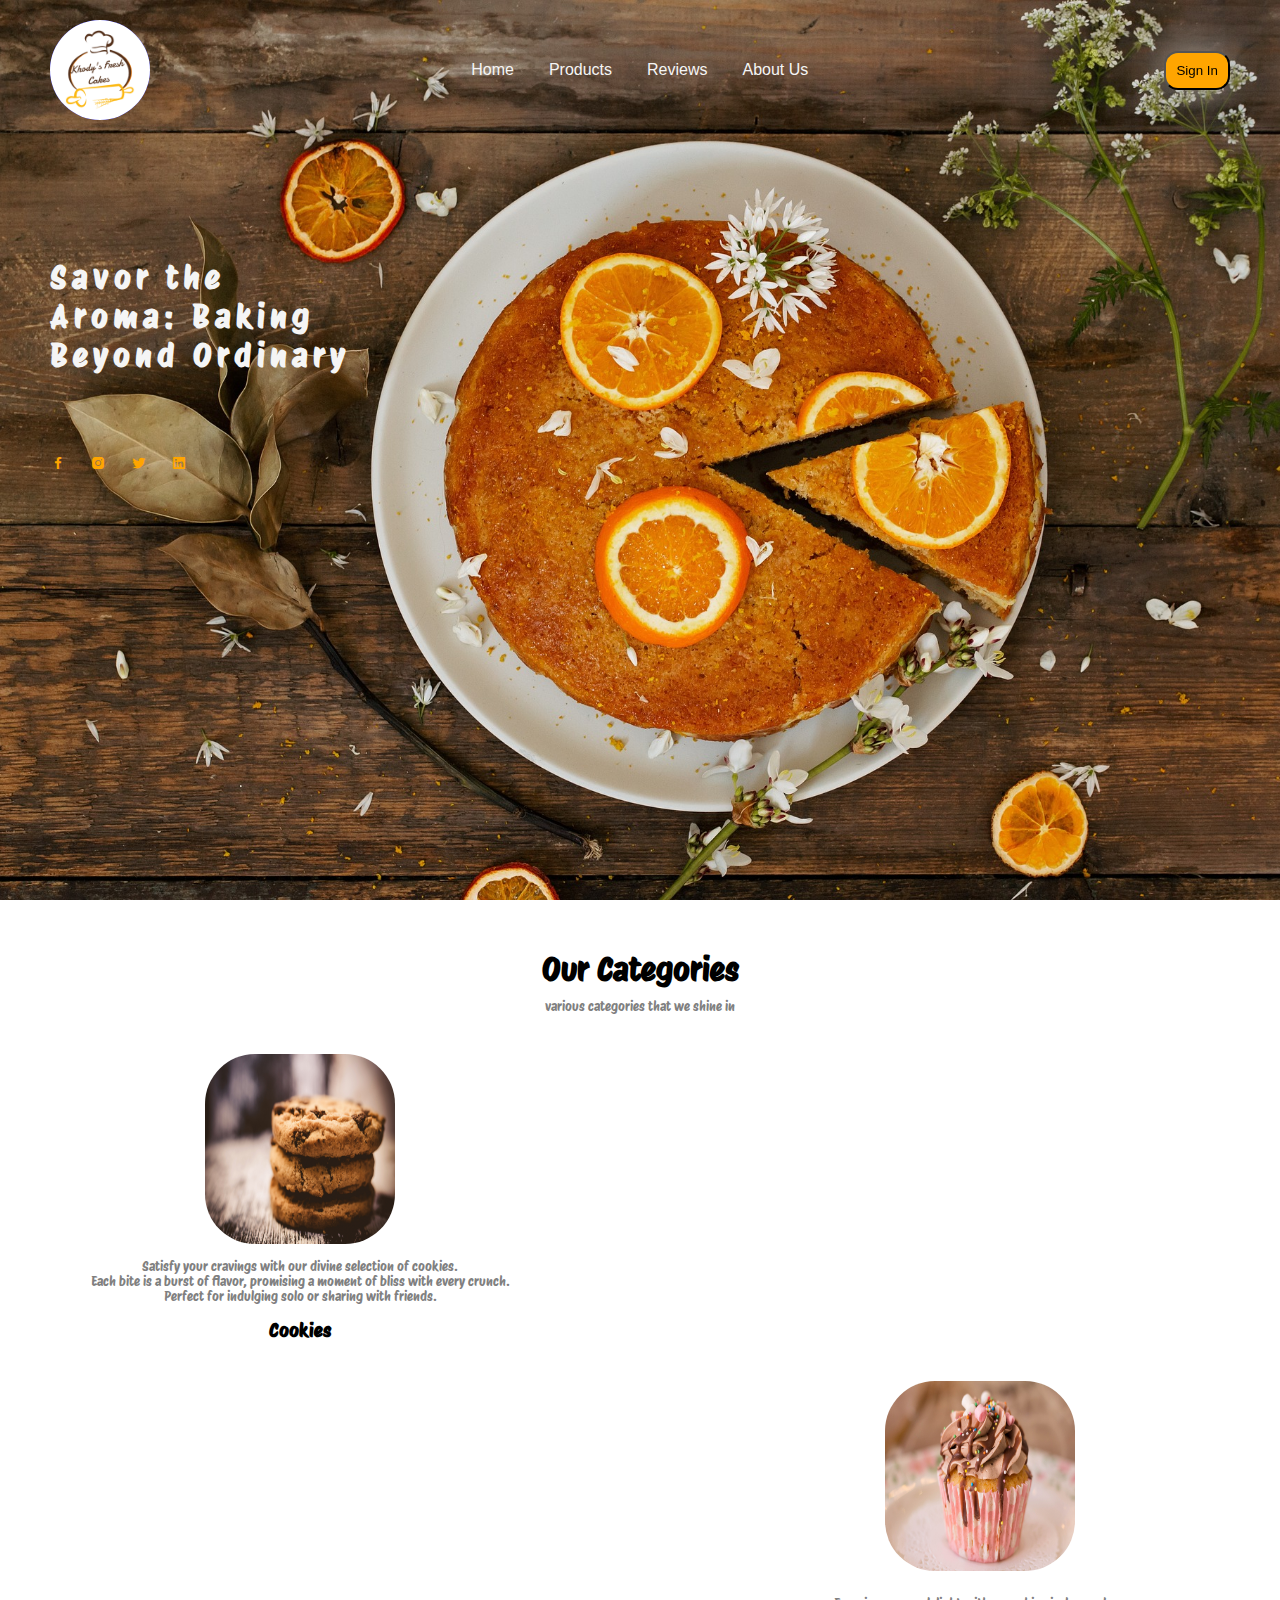
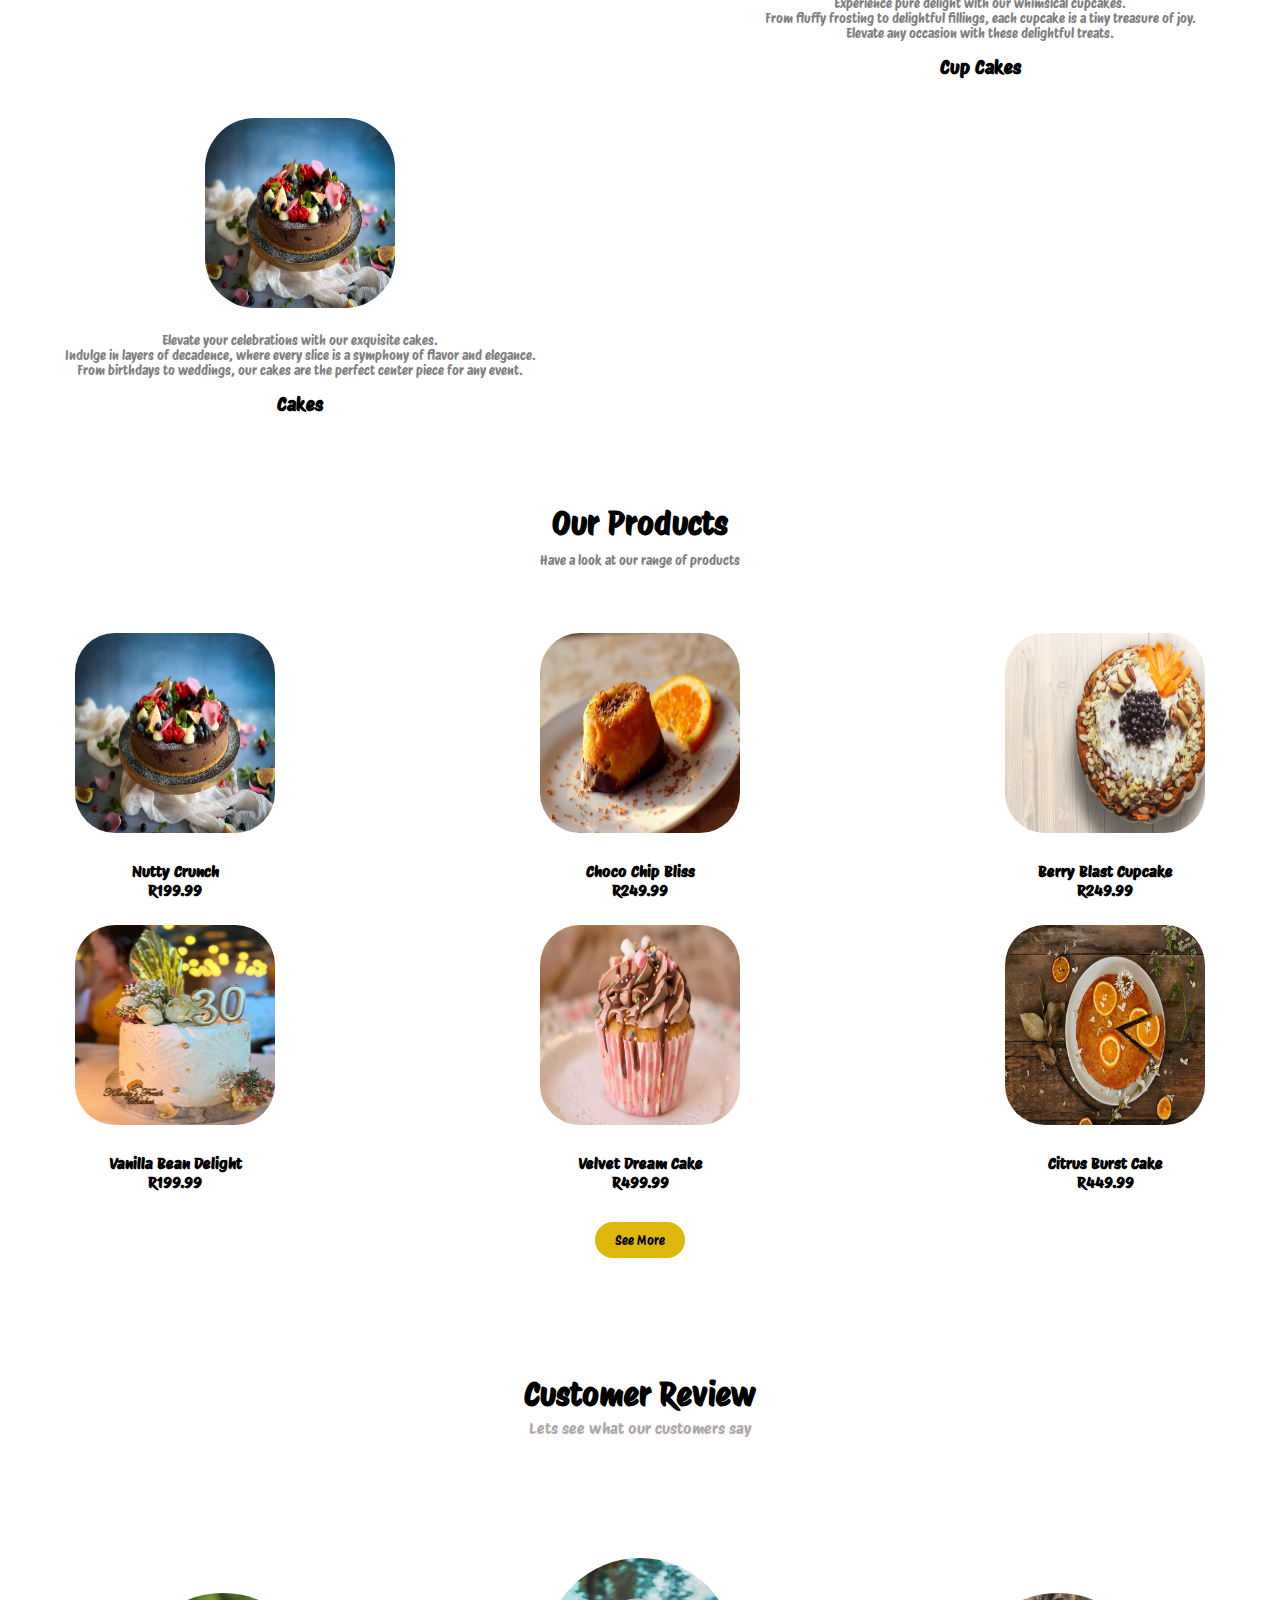
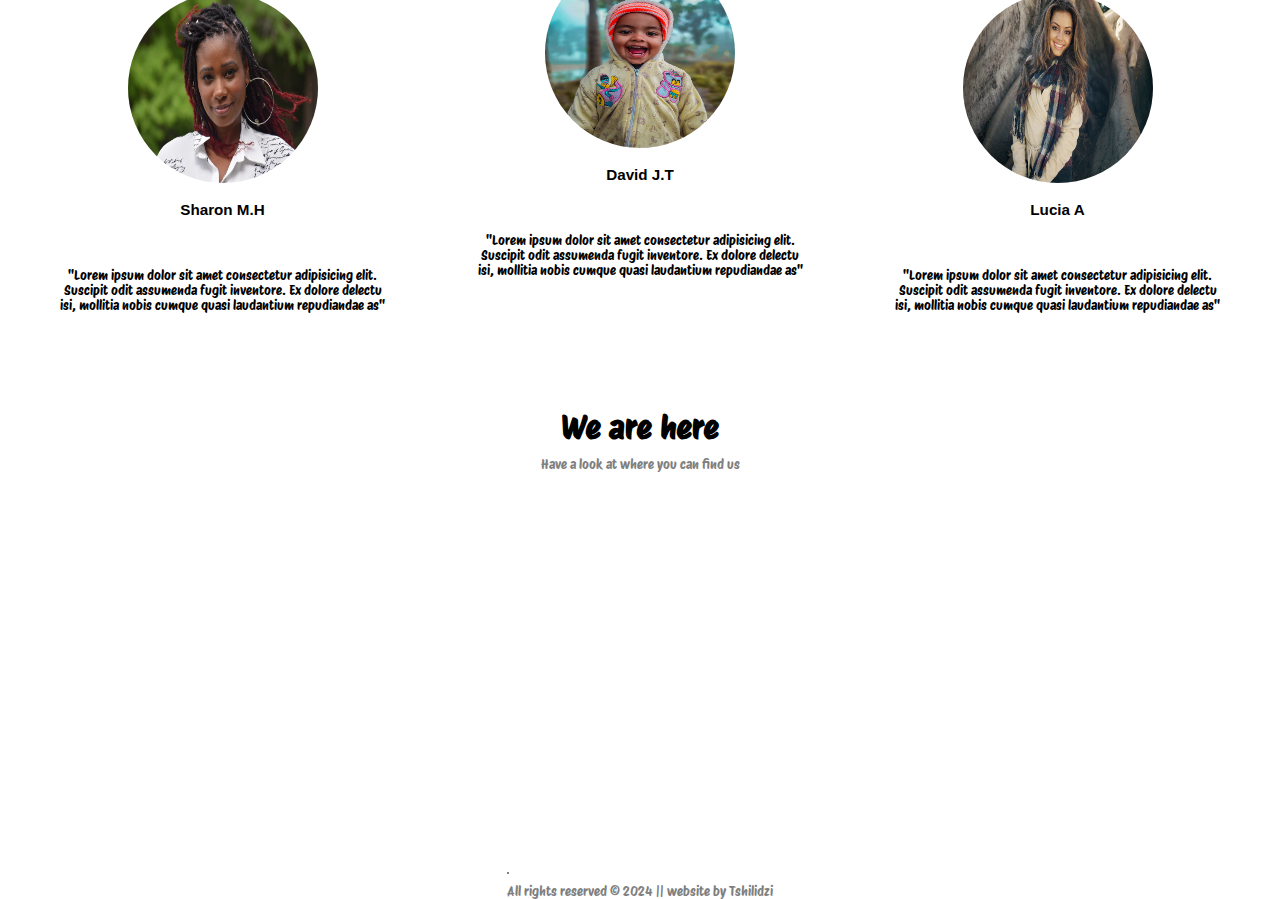
==== index.html @ bca95f04 "Add files via upload" ====
<!DOCTYPE html>
<html lang="en">
<head>
    <meta charset="UTF-8">
    <meta name="viewport" content="width=device-width, initial-scale=1.0">
    <title>Khody Cakes</title>
    <link rel="stylesheet" href="style.css">
    <link href='https://unpkg.com/boxicons@2.1.4/css/boxicons.min.css' rel='stylesheet'>
</head>
<body>

    <Section class="home">
    <div>
        
        <nav>

            <img src="/cakeimages/SGN_02_07_2024_1707337534178.png" class="logo">

            <ul class="list">
                <li><a href="#">Home</a></li>
                <li><a href="#">Products</a></li>
                <li><a href="#">Reviews</a></li>
                <li><a href="#">About Us</a></li>

            </ul>

            <button>Sign In</button>
        </nav>
    </div>

    <h1>
        Savor the Aroma: Baking Beyond Ordinary
    </h1>

    <div class="socialIcons">

    <a href="#"><i class='bx bxl-facebook'></i></a>
    <a href="https://www.instagram.com/khody_cakes/?hl=en#"><i class='bx bxl-instagram-alt'></i></a>
    <a href="#"><i class='bx bxl-twitter'></i></a>
    <a href="#"><i class='bx bxl-linkedin-square'></i></a>

    </div>

    </Section>

    <section class="categories">
        <div>
            <h1>
                Our Categories
            </h1>
            <p>
                various categories that we shine in
            </p>
        </div>
        <div class="cat">

        <div class="cookie">
            <img src="/cakeimages/pexels-lisa-fotios-230325.jpg">

            <p class="p1">
                Satisfy your cravings with our divine selection of cookies.<br> 
                Each bite is a burst of flavor, promising a moment of bliss with every crunch.<br>
                Perfect for indulging solo or sharing with friends.
            </p>  

             <h3>
                Cookies
            </h3>


        </div>
        
        <div class="cupcake">
            <img src="/cakeimages/pie-4239978_1920.jpg">
 

            <p class="p2">
                Experience pure delight with our whimsical cupcakes.<br>
                From fluffy frosting to delightful fillings, each cupcake is a tiny treasure of joy.<br>
                Elevate any occasion with these delightful treats.<br>
            </p> 

            <h3>
                Cup Cakes
            </h3>


        </div>

        <div class="cake">
            <img src="/cakeimages/cake-8233676_1280.jpg">


            <p class="p3">
                Elevate your celebrations with our exquisite cakes.<br> 
                Indulge in layers of decadence, where every slice is a symphony of flavor and elegance.<br>
                From birthdays to weddings, our cakes are the perfect center piece for any event.<br>
            </p>

             <h3>
                Cakes
            </h3>


        </div>
        </div>


    </section>

    <section class="products">
        <div>
            <h1>
            Our Products
            </h1>
            <p>
                Have a look at our range of products
            </p>
         </div>

         <div class="productList">
            <div class="firstThree">
              <div class="cookie1">
                <img src="/cakeimages/cake-8233676_1280.jpg" alt="" loading="lazy">
                <h3>
                Nutty Crunch <br> R199.99 
                </h3>
             </div>
            
             <div class="cookie1">
                <img src="/cakeimages/orange-cake-398966_1280.jpg" alt="" loading="lazy">
                <h3>
                    Choco Chip Bliss <br> R249.99
                </h3>
             </div>

             <div class="cupcake1">
                <img src="/cakeimages/baked-goods-1853261_1280.jpg" alt="" loading="lazy">
                <h3>
                    Berry Blast Cupcake <br> R249.99
                </h3>
             </div>
             </div>

             <div class="secondThree">
             <div class="cupcake2">
                <img src="/cakeimages/Snapinsta.app_316560633_478346071096825_7730842256059800392_n_1080.jpg" alt="" loading="lazy">
                <h3>
                    Vanilla Bean Delight <br> R199.99
                </h3>
             </div>
        
             
             <div class="cake1">
                <img src="/cakeimages/pie-4239978_1920.jpg" loading="lazy">
                <h3>
                    Velvet Dream Cake <br> R499.99
                </h3>
             </div>

             <div class="cake2">
                <img src="/cakeimages/cake-5690186_640.jpg" alt="" loading="lazy">
                <h3>
                    Citrus Burst Cake <br> R449.99
                </h3>
             </div>
             </div>




           </div>
           <a href="http://127.0.0.1:5500/productpage.html"><button class="smore"> See More</button></a>

           
       </section>

       <section class="reviews">

        <div class="reviewSection">
            <h1>Customer Review</h1>
            <p>Lets see what our customers say</p>
        </div>
        <div class="reviewContainer">
            <div class="firstreview">
                <img src="/cakeimages/woman-8237167_1920.jpg" alt="" loading="lazy">

                <h3>
                    Sharon M.H
                </h3>
                <p>
                    ''Lorem ipsum dolor sit amet consectetur adipisicing elit. <br> 
                    Suscipit odit assumenda fugit inventore. Ex dolore delectu <br>
                    isi, mollitia nobis cumque quasi laudantium repudiandae as'' <br>
                </p>


            </div>

            <div class="secondreview">

                <img src="/cakeimages/gafargaon-7675863_1920.jpg" alt="" loading="lazy">

                <h3>
                    David J.T
                </h3>
                <p>
                    ''Lorem ipsum dolor sit amet consectetur adipisicing elit. <br> 
                    Suscipit odit assumenda fugit inventore. Ex dolore delectu <br>
                    isi, mollitia nobis cumque quasi laudantium repudiandae as'' <br>
                </p>


            </div>

            <div class="thirdreview">

                <img src="/cakeimages/woman-1274361_1920.jpg" alt="" loading="lazy">

                <h3>
                    Lucia A
                </h3>
                <p>
                    ''Lorem ipsum dolor sit amet consectetur adipisicing elit. <br> 
                    Suscipit odit assumenda fugit inventore. Ex dolore delectu <br>
                    isi, mollitia nobis cumque quasi laudantium repudiandae as'' <br>
                </p>


            </div>



        </div>

       </section>

       <section class="ending">

        <div class="location">
            <h1>
                We are here
            </h1>

            <p>
                Have a look at where you can find us

            </p>

        </div>

            <div class="map">
                <iframe src="https://www.google.com/maps/embed?pb=!1m18!1m12!1m3!1d3594.9184617636433!2d28.11692261015631!3d-25.707123577291885!2m3!1f0!2f0!3f0!3m2!1i1024!2i768!4f13.1!3m3!1m2!1s0x1ebfd82cbfe99577%3A0xd7063ce79f3390a!2s2417%20Bushfire%20Street%2C%20Andeon%2C%20Pretoria%2C%200183!5e0!3m2!1sen!2sza!4v1708172224075!5m2!1sen!2sza" width="400" height="400" style="border:0;" allowfullscreen="" loading="lazy" referrerpolicy="no-referrer-when-downgrade"></iframe>
            </div>

        <div>

        <footer>
            <hr class="solid" color="" width="0">
            <p>All rights reserved ©  2024 || website by Tshilidzi</p>
        </footer>
        </div>
       </section>

</body>
</html>
---- style.css ----
@import url('https://fonts.googleapis.com/css2?family=Protest+Riot&display=swap');

* {
    padding: 0;
    margin: 0;
    box-sizing: border-box;
    font-family: 'Lucida Sans', 'Lucida Sans Regular', 'Lucida Grande', 'Lucida Sans Unicode', Geneva, Verdana, sans-serif;
}

.logo{
    width: 100px;
    height: 100px;
    border-radius: 100px;
    background-color: blue;
    transition: 0.5s;
    animation: rotateLogo 2s;
}

.home {
    min-height: 100vh;
    width: 100%;
    background: url(/cakeimages/cake-5690186_1920.jpg) no-repeat center center fixed;
    background-attachment: fixed;
    background-size: cover;
    margin: 0;
    padding: 0;
    
}

nav {
    padding-left: 50px;
    padding-right: 50px;
    padding-top: 20px;
    display: flex;
    justify-content: space-between;
    align-items: center;
}
.list{
    display: flex;
    list-style: none;
    justify-content: space-between;
    padding-right: 60px;
    padding-left: 60px;
}

.list li{
    margin-right: 35px;
    animation: slideDown 2s;

}

.list a {
    text-decoration: none;
    color: rgb(245, 245, 245);
    font-weight: bold;
    font-weight: 500;
    transition: 0.5s;
}

.home button{
    padding: 10px;
    border-radius: 14px;
    background-color: orange;
    filter: drop-shadow(0 0 20px rgb(170, 167, 162));
    transition: 1s;
    animation: sButton 2s;
}

.list a:hover{
    border-radius: 8px;
    padding: 3.5px;
    background-color: rgb(199, 165, 15);
    filter: drop-shadow(0 0 20px orange);
    
}

.home button:hover{
    background-color: transparent;
    color: orange;
    cursor: pointer;

}

.logo:hover{
    filter: drop-shadow(0 0 20px white);
}

.home h1{
    padding-top: 138px;
    padding-left: 50px;
    width: 350px;
    color: rgb(245, 245, 245);
    letter-spacing: 5px;
    font-weight: 700;
    font-family: 'Protest Riot', sans-serif;
    animation: slideLeft 2s;
}

.socialIcons{
    position: relative;
    bottom: 0px;
    align-items: center;
    padding-top: 80px;
    padding-left: 50px;
    transition: 0.5s;
}

.socialIcons i{
    margin-right: 20px;
    color: orange;
    border-radius: 18px;
    transition: transform ease 0.5s;
    animation: slideUp 2s;
}

.socialIcons i:hover{
    filter: drop-shadow(0 0 20px orange);
    transform: scale(2.4);
}

@keyframes slideUp{
    from{
        transform: translateY(300%);
    }
    
}

@keyframes slideDown{
    from{
        transform: translateY(-300%);
    }
    
}

@keyframes slideLeft{
    from{
        transform: translateX(-200%);
    }
    
}
@keyframes rotateLogo {
    from{
        transform: rotateY(360deg);
    }
}

@keyframes sButton {
    from{
        transform: rotateX(360deg);
    }
}
.categories{
    display: flex;
    flex-direction: column;
    min-height: 100vh;
    width: 100%;
    margin: 0;
    padding: 0;
}

.categories h1, p{
    display: flex;
    flex-direction: column;
    color: black;
    margin-top: 50px;
    align-items: center;
    font-family: 'Protest Riot', sans-serif;

}


.categories p{
    margin-top: 10px;
    color: gray;
    font-size: small;
}
.cat{
    display: flex;
    flex-direction: column;
    align-items: center;
    min-height: 100vh;
    width: 100%;
    margin: 0;
    padding: 0;
}


.cat .cookie img, .cat .cupcake img, .cat .cake img{  
    width: 190px;
    height: 190px;
    border-radius: 50px;
    display: flex;
    transition: transform ease 0.5s;
    text-align: center;
    margin: 0 auto;
    margin-top: 40px;
    margin-bottom: 15px;
    transition: 0.5s;
}



.cat .cookie img:hover{
    filter: drop-shadow(0 0 20px orange);
    transform: scale(1.1);
}

.cat .cupcake img:hover{
    filter: drop-shadow(0 0 20px rgb(179, 29, 141));
    transform: scale(1.1);
}

.cat .cake img:hover{
    filter: drop-shadow(0 0 20px rgb(59, 42, 211));
    transform: scale(1.1);
}


.cat .p1, .p2, .p3{    
    width: 500px;
    margin: 0 auto 10px auto;
    display: flex;
    flex-direction: column;
    align-items: center;
    justify-content: center;
    text-align: center;
    
}

.cat h3{
    display: flex;
    flex-direction: column;
    align-items: center;
    text-align: center;
    margin-top: 5px;
    font-family: 'Protest Riot', sans-serif;
    
}

.cookie, .cake{
    display: flex;
    flex-direction: column;
    text-align: center; 
    margin-left: 50px;  
    margin-right: auto; 
}

.cupcake{
    display: flex;
    flex-direction: column;
    text-align: center; 
    margin-left: auto;  
    margin-right: 50px; 

}
.cat .p1:hover{
    filter: drop-shadow(0 0 20px rgb(230, 152, 7));
    
}
.cat .p2:hover{
    filter: drop-shadow(0 0 20px rgb(182, 27, 135));
}
.cat .p3:hover{
    filter: drop-shadow(0 0 20px rgb(70, 33, 172));
}

 /*                                                ----products----                               */

.products {
    width: 100%;
    min-height: 100vh;
    margin: 0;
    padding: 0;
    display: flex;
    flex-direction: column;
    justify-content: center;
}
.products h1{
    display: flex;
    flex-direction: column;
    align-items: center;
    text-align: center;
    justify-content: center;
    font-family: 'Protest Riot', sans-serif;
    margin-top: 35px;
}
.products p {
    display: flex;
    color: gray;
    margin-top: 10px;
    margin-bottom: 40px;
    font-size: small;
}
.products .firstThree{
    display: flex;
    align-items: center;
    justify-content: space-between;
    text-align: center;
    margin-right: 50px;
    margin-left: 50px;
}

.products .secondThree{
    display: flex;
    align-items: center;
    justify-content: space-between;
    text-align: center;
    margin-right: 50px;
    margin-left: 50px;
}

.productList img{
    width: 200px;
    height: 200px;
    border-radius: 40px;
    margin: 25px;
    transition: transform ease 0.3s;
}
.productList img:hover{
    transform: scale(1.2);
}

.products h3{
    font-family: 'Protest Riot', sans-serif;
    font-weight: 750;
    font:bolder;
    font-size: medium; 
}

.products a{
    text-decoration: none;
}

.smore {
    display: flex;
    align-items: center;
    justify-content: center;
    margin-top: 30px;
    margin-bottom: 3px;
    border-width: 0px;
    background-color: rgb(221, 183, 11);
    width: 90px;
    border-radius: 20px;
    padding: 10px;
    margin-left: auto;
    margin-right: auto;
    font-family: 'Protest Riot', sans-serif;
    transition: background-color 0.8s, color 0.8s; /* Add transition */
}

.smore:hover {
    background-color: transparent;
    color: orange;
    cursor: pointer;
}


.reviews{
    justify-content: center;
    min-height: auto;
    width: 100%;
    margin: 0;
    padding: 0;
}

.reviews .reviewSection{
    display: flex;
    flex-direction: column;
    align-items: center;
    text-align: center;
    margin-top: 60px;
}

.reviewContainer{
    display: flex;
    align-items: center;
    margin-left: 50px;
    margin-right: 50px;
    text-align: center;
    justify-content: space-between;
    margin-top: 110px;
    font-size: small;
    
}


.reviews .reviewSection h1{
    font-family: 'Protest Riot', sans-serif;
    color: black;
}

.reviews img{
    width: 190px;
    height: 190px;
    margin-bottom: 15px;
    border-radius: 300px;
}

.reviews .reviewSection p{
    margin-top: 5px;
    color: rgb(175, 168, 168);
    font-family: 'Protest Riot', sans-serif;
}

.firstreview, .thirdreview{
    padding: 10px;
    border-radius: 45px;
    margin-bottom: 50px;
    transition: transform ease 0.34s;
}

.secondreview{
    padding: 10px;
    border-radius: 45px;
    margin-bottom: 120px;
    transition: transform ease 0.34s;
}

.firstreview:hover, .thirdreview:hover, .secondreview:hover{
    transform: scale(1.2);
}



.ending{
    display: flex;
    flex-direction: column;
    align-items: center;
    width: 100%;
    min-height: auto;
    margin: 0;
    padding: 0;
    
}
.ending h2, h1, p{
    font-family: 'Protest Riot', sans-serif;
}

.location{
    display: flex;
    flex-direction: column;
    align-items: center;
    text-align: center;
}

.map{
    display: flex;
    flex-direction: column;
    justify-content: center;
    align-items: center;
    margin-top: auto;
    margin-bottom: auto;
    transition: 0.3s;
}

.map:hover{
    filter: drop-shadow(0 0 20px rgb(233, 178, 75));
}

.ending p{
    margin-top: 10px;
    color: gray;
    font-size: small;
}

@media screen and (max-width: 600px) {
    .categories{
        flex-direction: column;
        align-items: center;
    }

    .cat .cookie img, .cat .cupcake img, .cat .cake img {
        width: 150px;
        height: 150px;
        border-radius: 50px;
    }

    .cat .p1, .cat .p2, .cat .p3 {
        width: 80%;
    }

    .cookie, .cake, .cupcake {
        margin-left: 0;
        margin-right: 0;
    }

    .reviewContainer {
        flex-direction: column;
        align-items: center;
        margin: 0;
    }

    .reviews img {
        width: 150px;
        height: 150px;
        border-radius: 50%;
    }

    .reviewSection h1 {
        font-size: 1.5em;
    }

    .reviewContainer .firstreview{
        margin-bottom: 10px;
    }

    .reviewContainer .secondreview,
    .reviewContainer .thirdreview {
        display: none;
    }

    .products{
        flex-direction: column;
        align-items: center;
    }

    .productList .secondThree{
        display: none;
    }

    .productList .firstThree{
        flex-direction: column;
        margin-bottom: 15px;
    }

    .ending{
        flex-direction: column;
        align-items: center;
    }
    
    .map{
        width: 200px;
        height: 200px;
        margin-top: 20px;
        margin-bottom: 20px;
    }

    .list{
        display: none;
    }

    .logo{

        width: 65px;
        height: 65px;
        border-radius: 100px;
        margin-left: 2px;

    }

    .home button{
        margin-right: 2px;
    }

    .home h1{
        display: flex;
        justify-content: center;
        align-items: center;
        margin: 0 auto;
        opacity: 85%;
    }

    .socialIcons{
        display: flex;
        justify-content: center;
        align-items: center;
        margin-left: auto;
        margin-right: auto;
        margin-top: 30%;
        padding-left: 0;
    }

    .home {
        min-height: auto;
        background-image: url(/cakeimages/267679475_1077943819727348_9199145087912101778_n.jpg);
        background-repeat: no-repeat;
        background-position: center center;
        background-attachment: fixed;
        background-size: cover; /* or contain, auto, specific dimensions */
    }
    
    


}
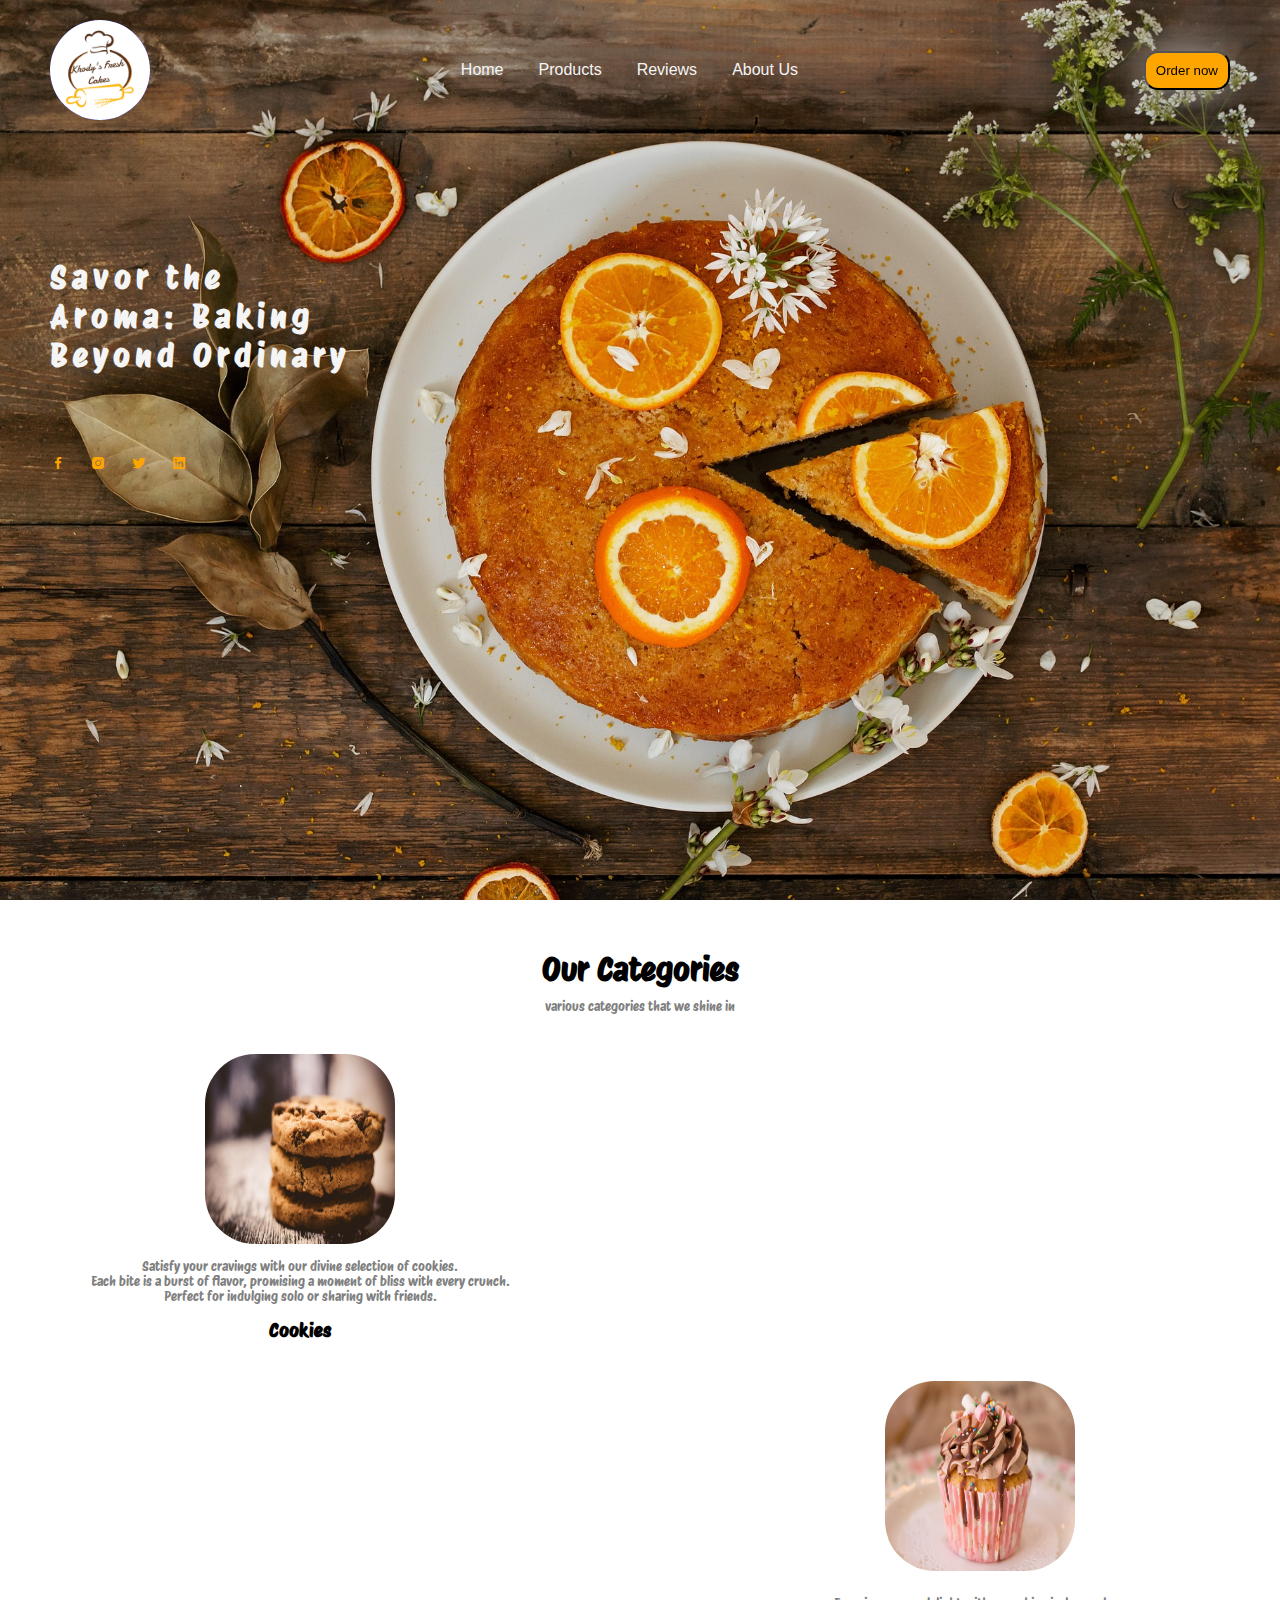
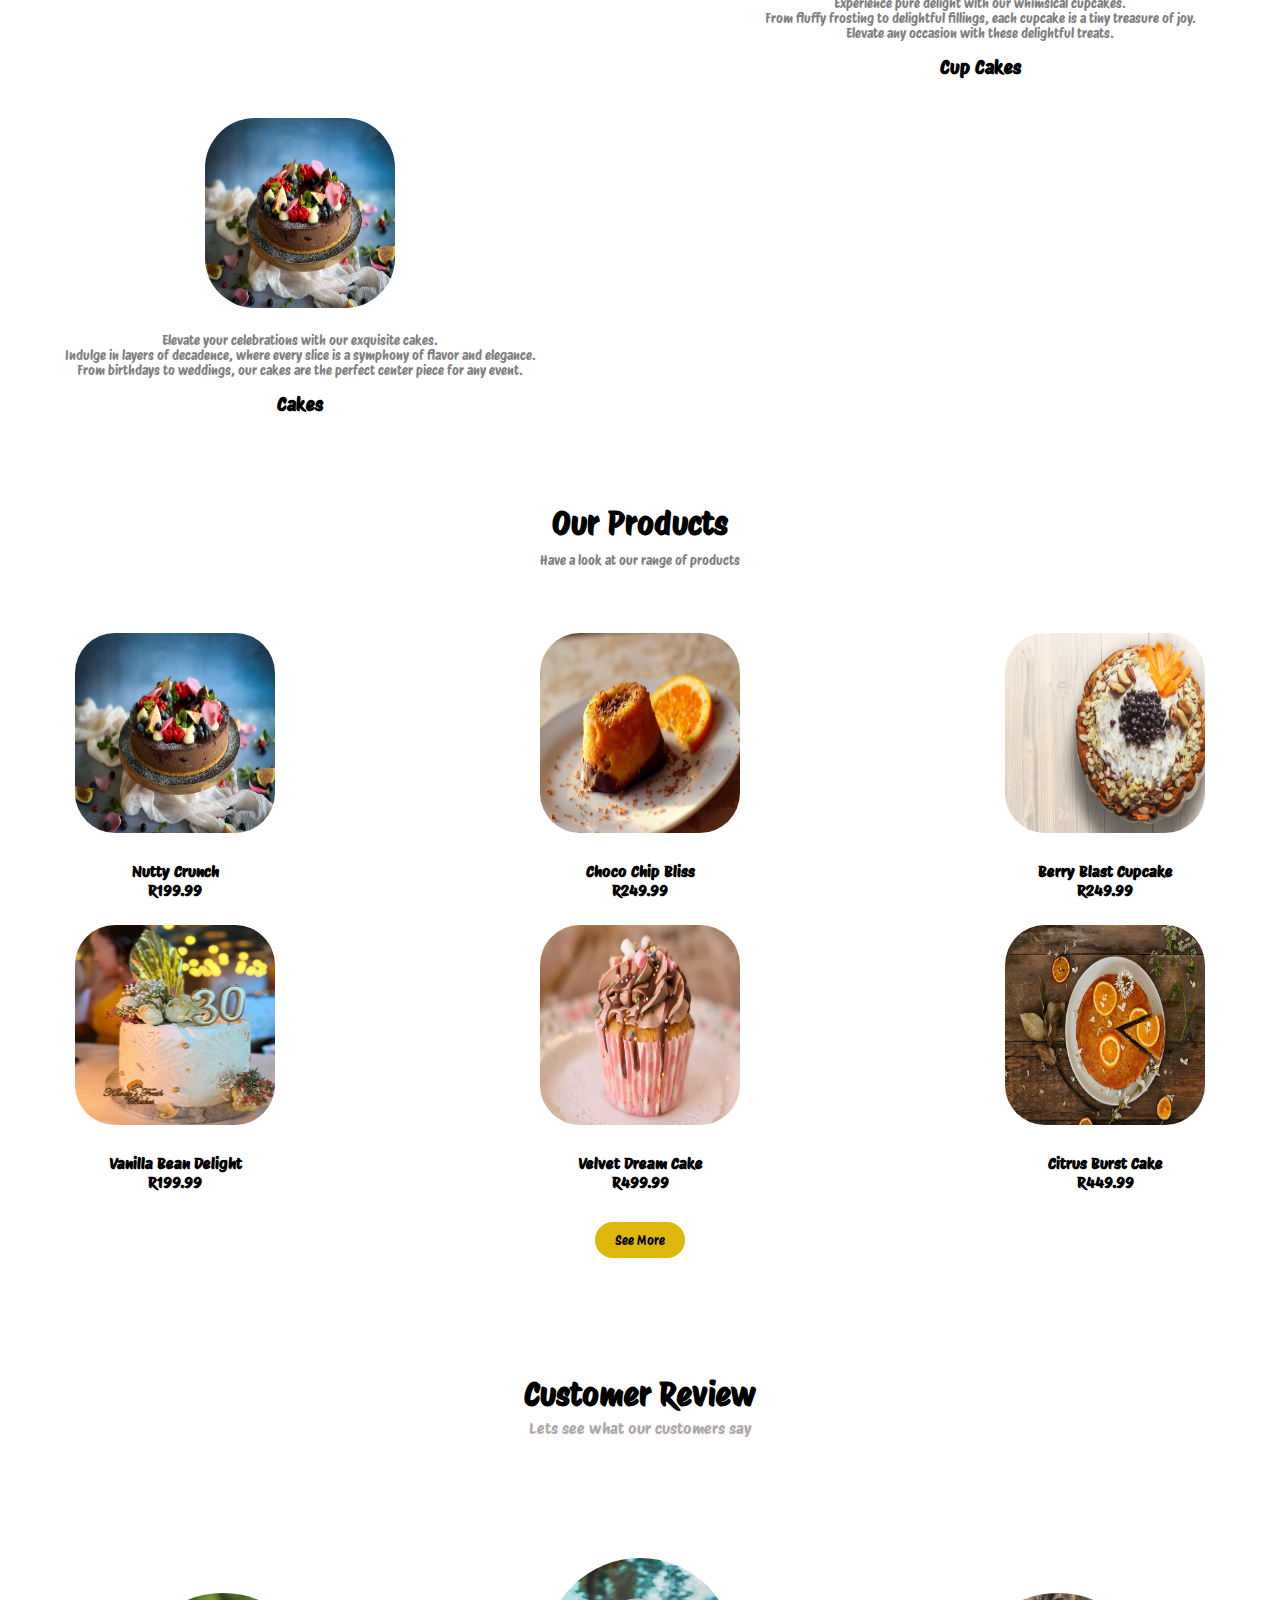
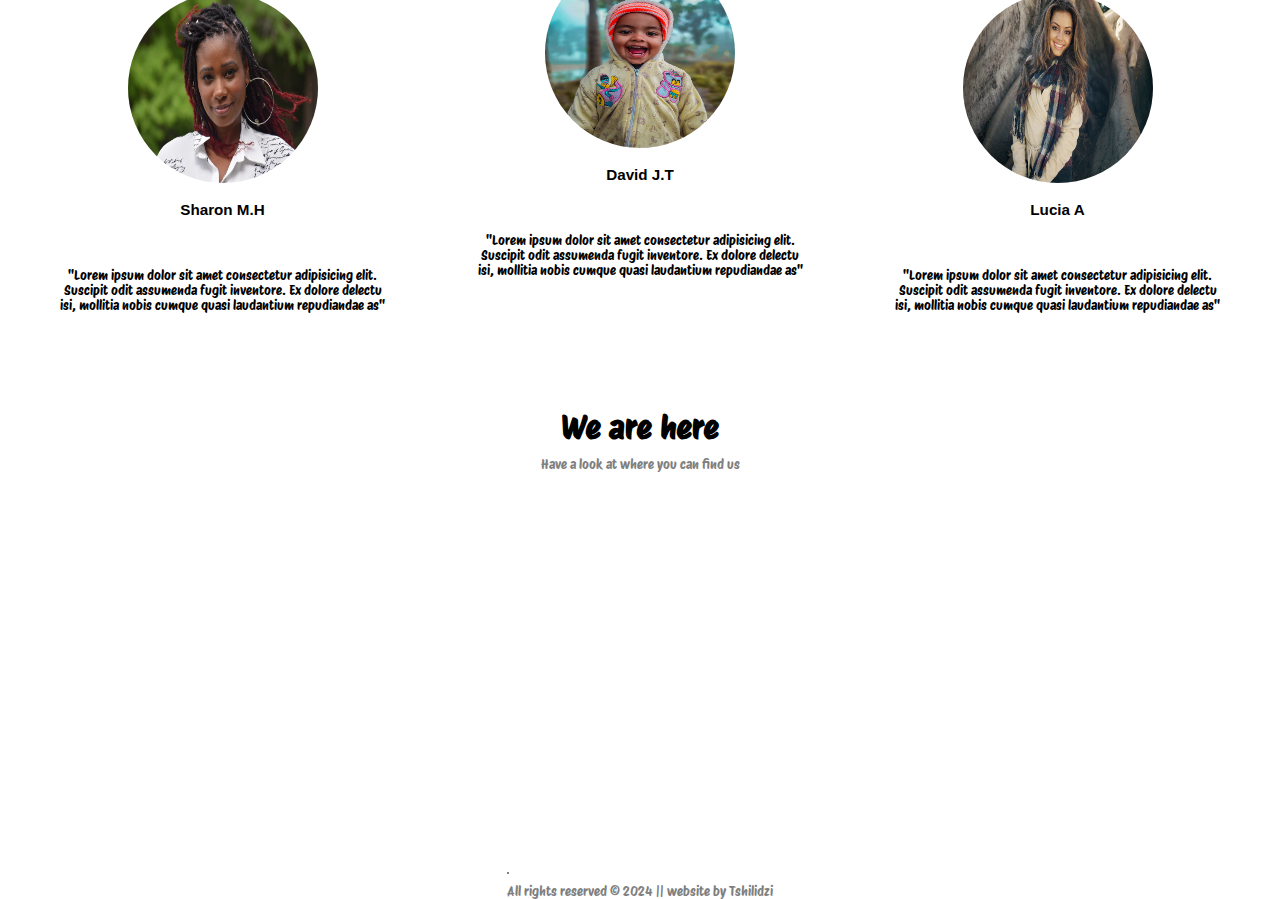
==== commit d68f4294: "new" ====
--- a/index.html
+++ b/index.html
@@ -14,7 +14,7 @@
         
         <nav>
 
-            <img src="/cakeimages/SGN_02_07_2024_1707337534178.png" class="logo">
+            <img src="./cakeimages/SGN_02_07_2024_1707337534178.png" class="logo">
 
             <ul class="list">
                 <li><a href="#">Home</a></li>
@@ -24,7 +24,7 @@
 
             </ul>
 
-            <button>Sign In</button>
+            <button>Order now</button>
         </nav>
     </div>
 
@@ -55,7 +55,7 @@
         <div class="cat">
 
         <div class="cookie">
-            <img src="/cakeimages/pexels-lisa-fotios-230325.jpg">
+            <img src="./cakeimages/pexels-lisa-fotios-230325.jpg">
 
             <p class="p1">
                 Satisfy your cravings with our divine selection of cookies.<br> 
@@ -71,7 +71,7 @@
         </div>
         
         <div class="cupcake">
-            <img src="/cakeimages/pie-4239978_1920.jpg">
+            <img src="./cakeimages/pie-4239978_1920.jpg">
  
 
             <p class="p2">
@@ -88,7 +88,7 @@
         </div>
 
         <div class="cake">
-            <img src="/cakeimages/cake-8233676_1280.jpg">
+            <img src="./cakeimages/cake-8233676_1280.jpg">
 
 
             <p class="p3">
@@ -121,21 +121,21 @@
          <div class="productList">
             <div class="firstThree">
               <div class="cookie1">
-                <img src="/cakeimages/cake-8233676_1280.jpg" alt="" loading="lazy">
+                <img src="./cakeimages/cake-8233676_1280.jpg" alt="" loading="lazy">
                 <h3>
                 Nutty Crunch <br> R199.99 
                 </h3>
              </div>
             
              <div class="cookie1">
-                <img src="/cakeimages/orange-cake-398966_1280.jpg" alt="" loading="lazy">
+                <img src="./cakeimages/orange-cake-398966_1280.jpg" alt="" loading="lazy">
                 <h3>
                     Choco Chip Bliss <br> R249.99
                 </h3>
              </div>
 
              <div class="cupcake1">
-                <img src="/cakeimages/baked-goods-1853261_1280.jpg" alt="" loading="lazy">
+                <img src="./cakeimages/baked-goods-1853261_1280.jpg" alt="" loading="lazy">
                 <h3>
                     Berry Blast Cupcake <br> R249.99
                 </h3>
@@ -144,7 +144,7 @@
 
              <div class="secondThree">
              <div class="cupcake2">
-                <img src="/cakeimages/Snapinsta.app_316560633_478346071096825_7730842256059800392_n_1080.jpg" alt="" loading="lazy">
+                <img src="./cakeimages/Snapinsta.app_316560633_478346071096825_7730842256059800392_n_1080.jpg" alt="" loading="lazy">
                 <h3>
                     Vanilla Bean Delight <br> R199.99
                 </h3>
@@ -152,14 +152,14 @@
         
              
              <div class="cake1">
-                <img src="/cakeimages/pie-4239978_1920.jpg" loading="lazy">
+                <img src="./cakeimages/pie-4239978_1920.jpg" loading="lazy">
                 <h3>
                     Velvet Dream Cake <br> R499.99
                 </h3>
              </div>
 
              <div class="cake2">
-                <img src="/cakeimages/cake-5690186_640.jpg" alt="" loading="lazy">
+                <img src="./cakeimages/cake-5690186_640.jpg" alt="" loading="lazy">
                 <h3>
                     Citrus Burst Cake <br> R449.99
                 </h3>
@@ -183,7 +183,7 @@
         </div>
         <div class="reviewContainer">
             <div class="firstreview">
-                <img src="/cakeimages/woman-8237167_1920.jpg" alt="" loading="lazy">
+                <img src="./cakeimages/woman-8237167_1920.jpg" alt="" loading="lazy">
 
                 <h3>
                     Sharon M.H
@@ -199,7 +199,7 @@
 
             <div class="secondreview">
 
-                <img src="/cakeimages/gafargaon-7675863_1920.jpg" alt="" loading="lazy">
+                <img src="./cakeimages/gafargaon-7675863_1920.jpg" alt="" loading="lazy">
 
                 <h3>
                     David J.T
@@ -215,7 +215,7 @@
 
             <div class="thirdreview">
 
-                <img src="/cakeimages/woman-1274361_1920.jpg" alt="" loading="lazy">
+                <img src="./cakeimages/woman-1274361_1920.jpg" alt="" loading="lazy">
 
                 <h3>
                     Lucia A
@@ -263,4 +263,4 @@
        </section>
 
 </body>
-</html>+</html>
--- a/style.css
+++ b/style.css
@@ -19,7 +19,7 @@
 .home {
     min-height: 100vh;
     width: 100%;
-    background: url(/cakeimages/cake-5690186_1920.jpg) no-repeat center center fixed;
+    background: url(./cakeimages/cake-5690186_1920.jpg) no-repeat center center fixed;
     background-attachment: fixed;
     background-size: cover;
     margin: 0;
@@ -535,6 +535,11 @@
         margin-bottom: 20px;
     }
 
+    nav{
+        padding-left: 20px;
+        padding-right: 20px;
+    }
+
     .list{
         display: none;
     }
@@ -572,30 +577,30 @@
 
     .home {
         min-height: auto;
-        background-image: url(/cakeimages/267679475_1077943819727348_9199145087912101778_n.jpg);
+        background-image: url(./cakeimages/267679475_1077943819727348_9199145087912101778_n.jpg);
         background-repeat: no-repeat;
-        background-position: center center;
+        background-position: top;
         background-attachment: fixed;
-        background-size: cover; /* or contain, auto, specific dimensions */
-    }
-    
-    
-
-
-}
-
-
-
-
-
-
-
-
-
-
-
-
-
-
-
-
+        background-size: contain; /* or contain, auto, specific dimensions */
+    }
+    
+    
+
+
+}
+
+
+
+
+
+
+
+
+
+
+
+
+
+
+
+
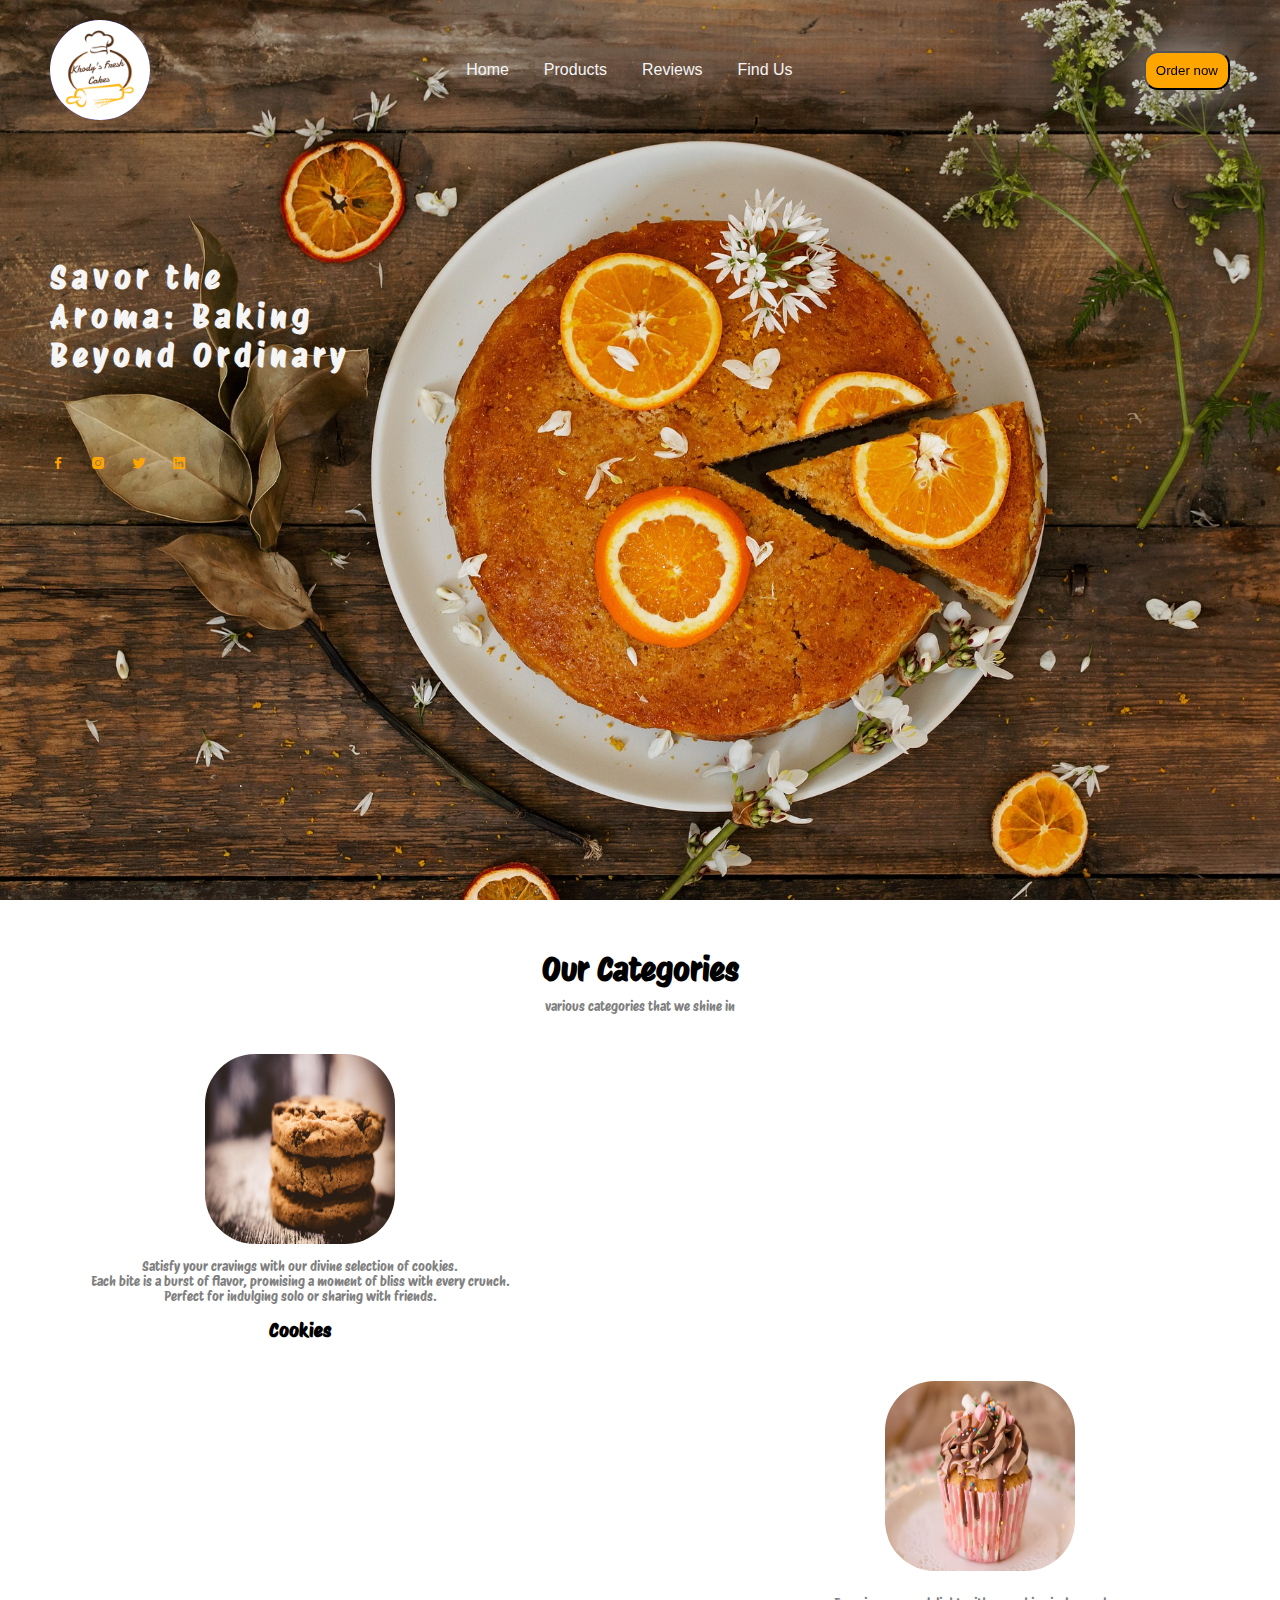
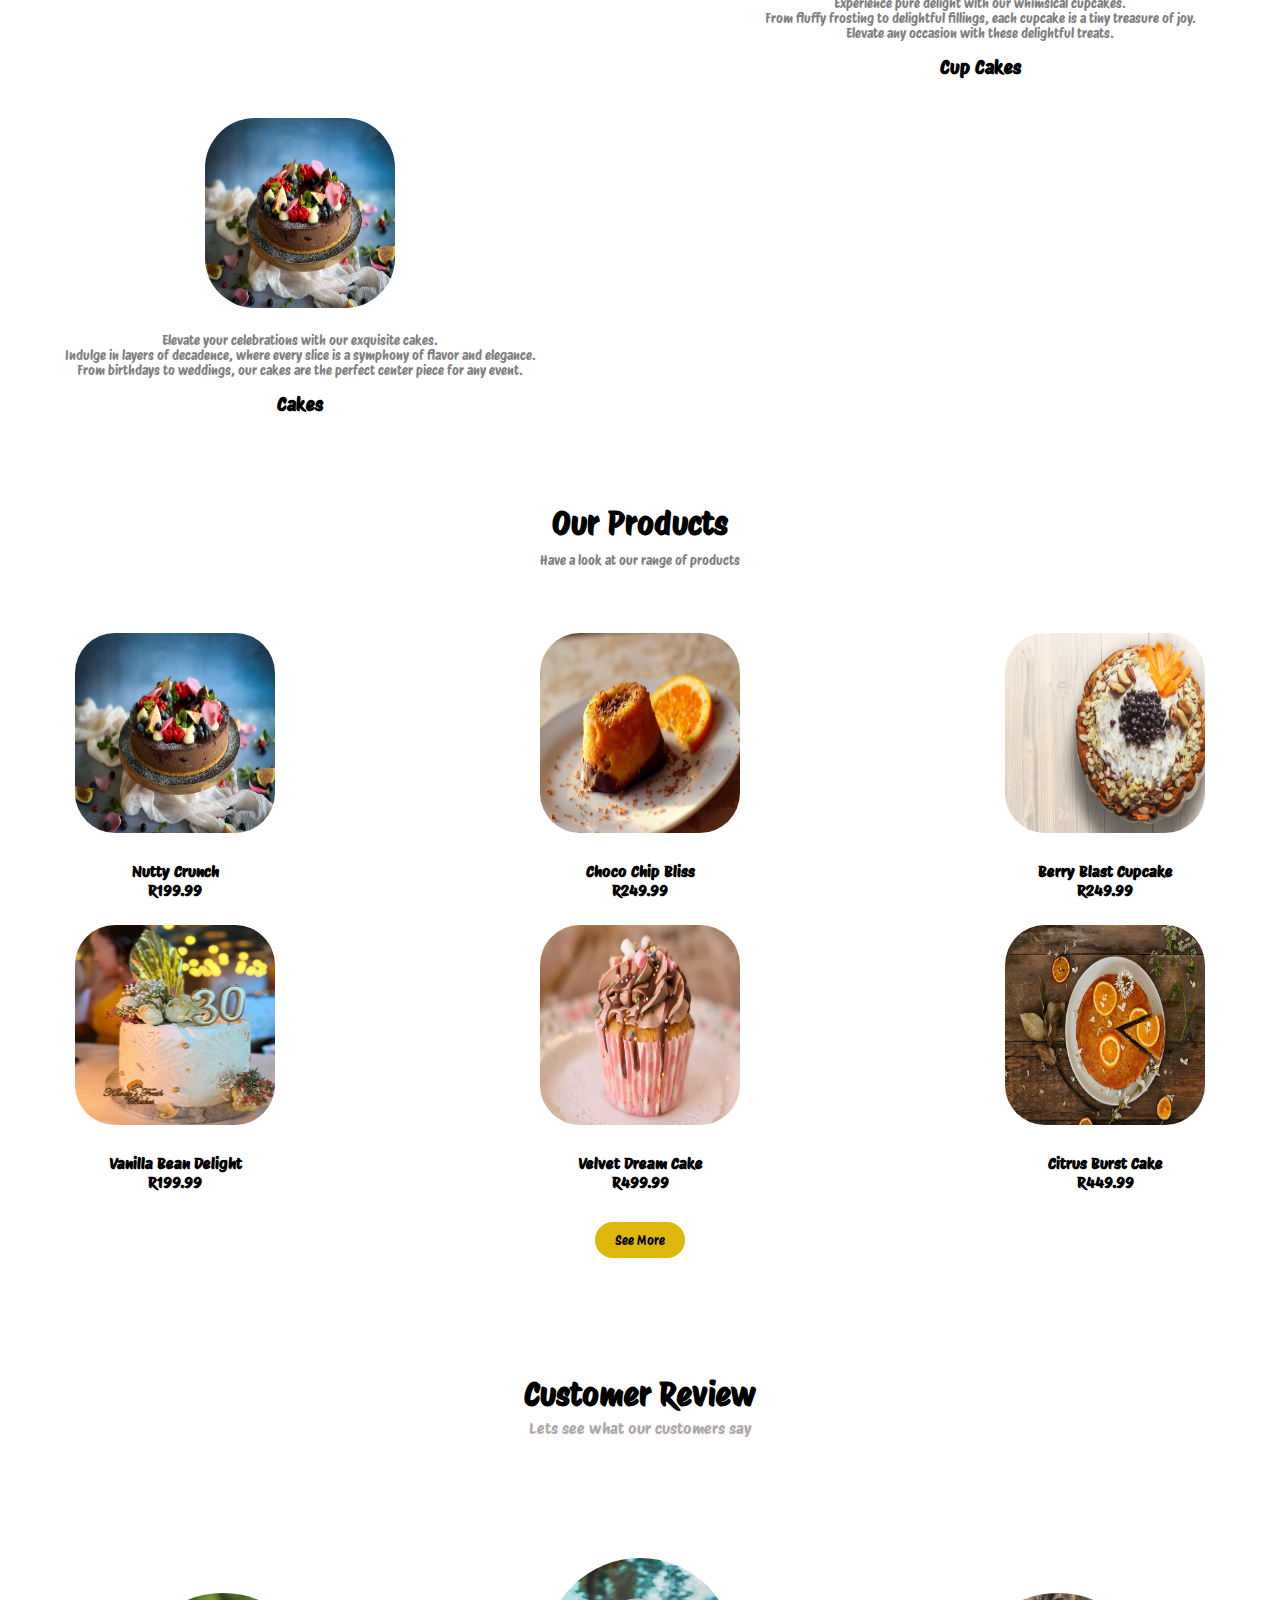
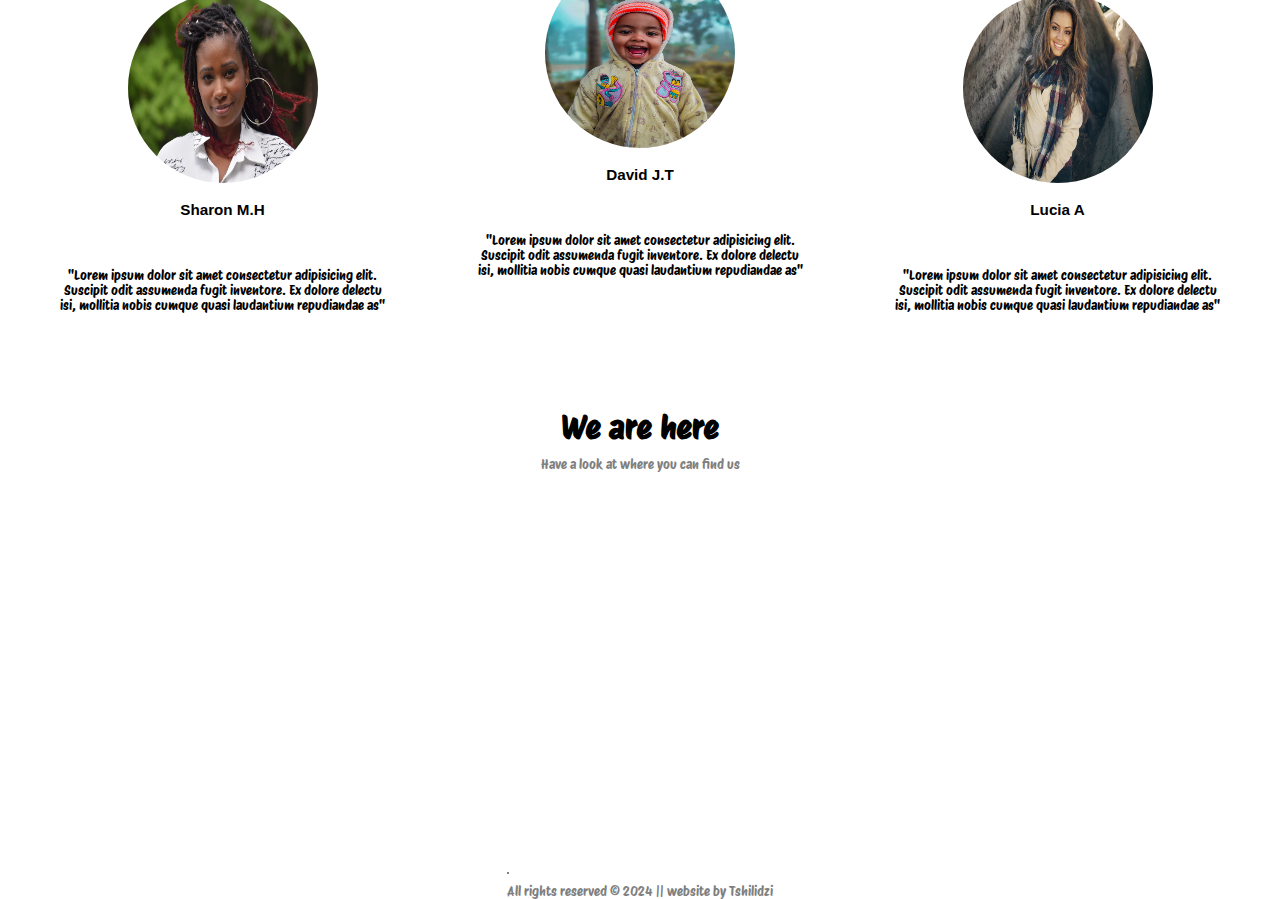
==== commit 519b5fd1: "hj" ====
--- a/index.html
+++ b/index.html
@@ -9,7 +9,7 @@
 </head>
 <body>
 
-    <Section class="home">
+    <Section id = "hm" class="home">
     <div>
         
         <nav>
@@ -17,10 +17,10 @@
             <img src="./cakeimages/SGN_02_07_2024_1707337534178.png" class="logo">
 
             <ul class="list">
-                <li><a href="#">Home</a></li>
-                <li><a href="#">Products</a></li>
-                <li><a href="#">Reviews</a></li>
-                <li><a href="#">About Us</a></li>
+                <li><a href="#hm">Home</a></li>
+                <li><a href="#pro">Products</a></li>
+                <li><a href="#rev">Reviews</a></li>
+                <li><a href="#map">Find Us</a></li>
 
             </ul>
 
@@ -108,7 +108,7 @@
 
     </section>
 
-    <section class="products">
+    <section id = "pro" class="products">
         <div>
             <h1>
             Our Products
@@ -175,7 +175,7 @@
            
        </section>
 
-       <section class="reviews">
+       <section id = "rev" class="reviews">
 
         <div class="reviewSection">
             <h1>Customer Review</h1>
@@ -235,7 +235,7 @@
 
        </section>
 
-       <section class="ending">
+       <section id = "map" class="ending">
 
         <div class="location">
             <h1>
--- a/style.css
+++ b/style.css
@@ -467,6 +467,7 @@
     .categories{
         flex-direction: column;
         align-items: center;
+        justify-content: center;
     }
 
     .cat .cookie img, .cat .cupcake img, .cat .cake img {
@@ -529,10 +530,12 @@
     }
     
     .map{
-        width: 200px;
-        height: 200px;
+        width: 100%; /* Use full width of the container */
+        max-width: 100px;  /* Limit maximum width */
+        height: auto;  /* Adjust height proportionally */
         margin-top: 20px;
         margin-bottom: 20px;
+        transition: 0.3s;
     }
 
     nav{
@@ -563,6 +566,7 @@
         align-items: center;
         margin: 0 auto;
         opacity: 85%;
+        visibility: hidden;
     }
 
     .socialIcons{
@@ -571,36 +575,50 @@
         align-items: center;
         margin-left: auto;
         margin-right: auto;
-        margin-top: 30%;
+        margin-top: 15%;
         padding-left: 0;
+        padding-right: 0;
+    }
+
+    .solid{
+        display: none;
     }
 
     .home {
         min-height: auto;
-        background-image: url(./cakeimages/267679475_1077943819727348_9199145087912101778_n.jpg);
+        width: 100%;
+        background-image: url(./cakeimages/Snapinsta.app_302248436_447302764016454_5522817428377437043_n_1080.jpg);
         background-repeat: no-repeat;
         background-position: top;
-        background-attachment: fixed;
-        background-size: contain; /* or contain, auto, specific dimensions */
-    }
-    
-    
-
-
-}
-
-
-
-
-
-
-
-
-
-
-
-
-
-
-
-
+        background-attachment: scroll;
+        background-size: cover;
+    }
+    *{
+        margin: 0;
+        padding: 0;
+    }
+    
+    .reviewContainer{
+        margin-top: 25px;
+        margin-bottom: 25px;
+    }
+    
+
+
+}
+
+
+
+
+
+
+
+
+
+
+
+
+
+
+
+
